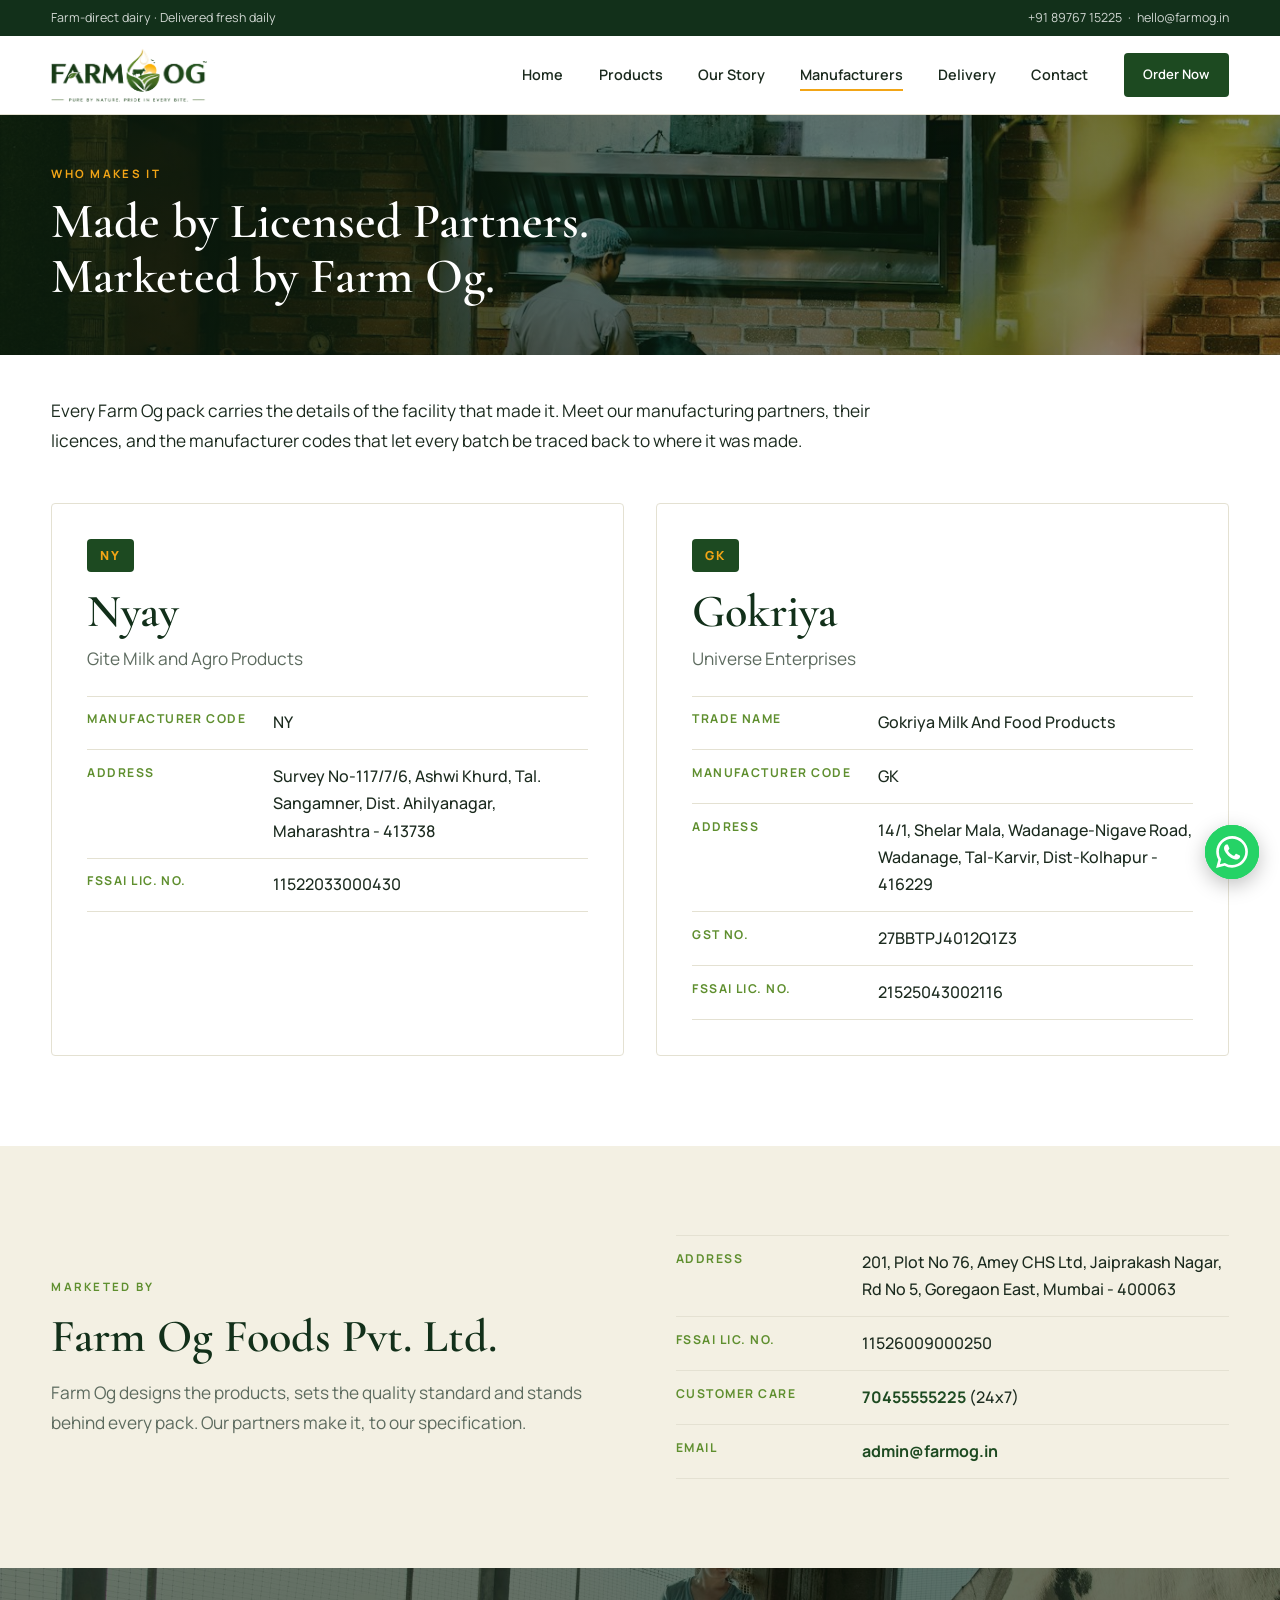
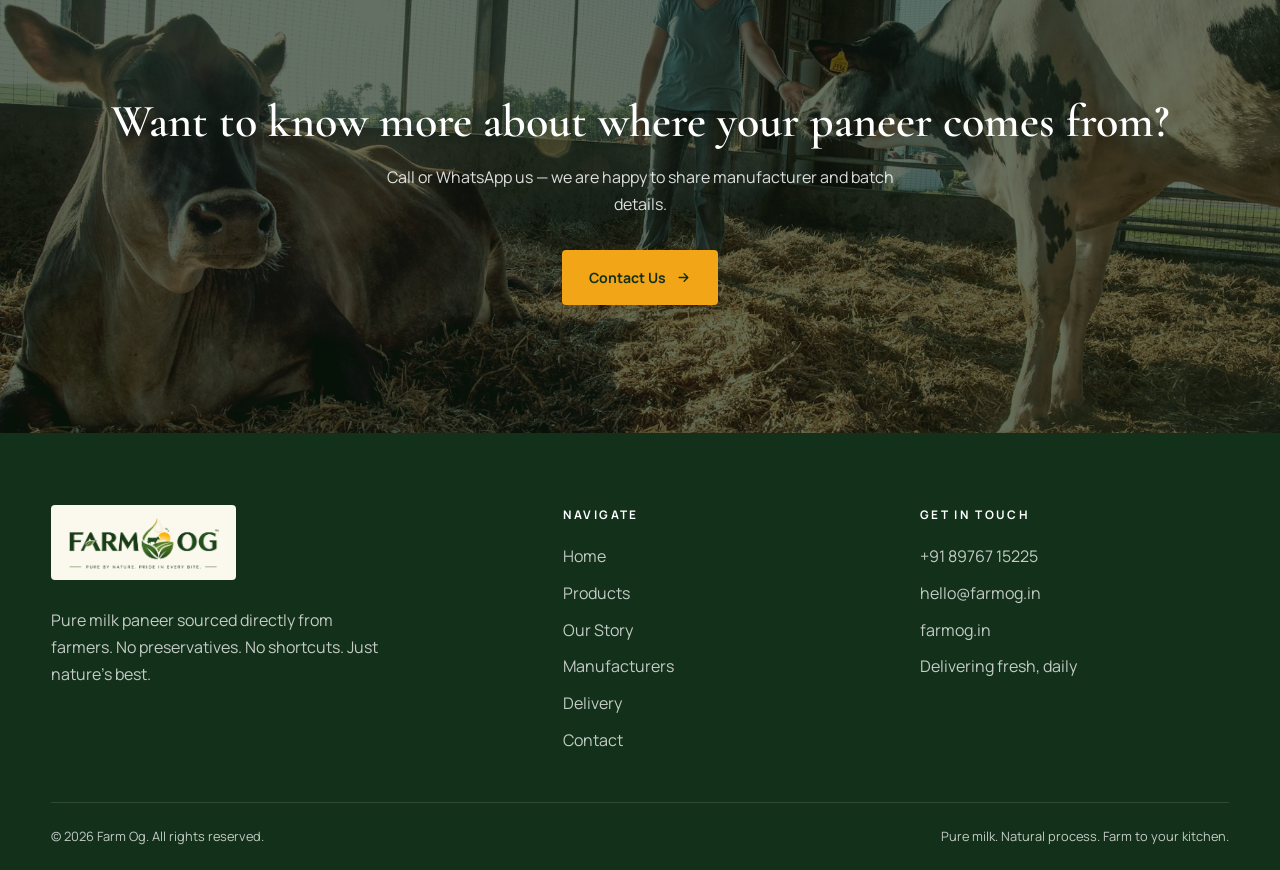
==== manufacturers.html @ e25dd19c "Farm Og website: initial commit" ====
<!DOCTYPE html>
<html lang="en"><head>
<meta charset="utf-8"><meta name="viewport" content="width=device-width,initial-scale=1">
<title>Our Manufacturers — Farm Og</title><meta name="description" content="Licensed partner manufacturers, FSSAI licences and manufacturer codes behind every Farm Og pack.">
<link rel="canonical" href="https://farmog.in/manufacturers.html">
<meta name="robots" content="index,follow,max-image-preview:large">
<meta name="theme-color" content="#12301a">
<meta name="geo.region" content="IN"><meta name="author" content="Farm Og">
<meta property="og:type" content="website"><meta property="og:site_name" content="Farm Og">
<meta property="og:locale" content="en_IN"><meta property="og:title" content="Our Manufacturers — Farm Og">
<meta property="og:description" content="Licensed partner manufacturers, FSSAI licences and manufacturer codes behind every Farm Og pack."><meta property="og:url" content="https://farmog.in/manufacturers.html">
<meta property="og:image" content="https://farmog.in/assets/og-image.jpg"><meta property="og:image:width" content="1200"><meta property="og:image:height" content="630">
<meta property="og:image:alt" content="Farm Og — farm-direct paneer and dairy">
<meta name="twitter:card" content="summary_large_image"><meta name="twitter:title" content="Our Manufacturers — Farm Og">
<meta name="twitter:description" content="Licensed partner manufacturers, FSSAI licences and manufacturer codes behind every Farm Og pack."><meta name="twitter:image" content="https://farmog.in/assets/og-image.jpg">
<link rel="icon" href="assets/emblem.png"><link rel="apple-touch-icon" href="assets/emblem.png">

<link rel="preconnect" href="https://fonts.googleapis.com"><link rel="preconnect" href="https://fonts.gstatic.com" crossorigin>
<link href="https://fonts.googleapis.com/css2?family=Cormorant+Garamond:ital,wght@0,500;0,600;0,700;1,500;1,600&family=Manrope:wght@400;500;600;700;800&display=swap" rel="stylesheet">
<link rel="stylesheet" href="css/style.css">
</head><body>
<div class="topbar"><div class="wrap"><span>Farm-direct dairy · Delivered fresh daily</span><span><a href="tel:+918976715225">+91 89767 15225</a> &nbsp;·&nbsp; <a href="mailto:hello@farmog.in">hello@farmog.in</a></span></div></div>
<header class="nav"><div class="wrap">
 <a href="index.html" class="logo"><img src="assets/logo.png" alt="Farm Og"></a>
 <button class="burger" aria-label="Menu"><span></span><span></span><span></span></button>
 <ul class="menu"><li><a href="index.html" class="">Home</a></li><li><a href="products.html" class="">Products</a></li><li><a href="story.html" class="">Our Story</a></li><li><a href="manufacturers.html" class="active">Manufacturers</a></li><li><a href="delivery.html" class="">Delivery</a></li><li><a href="contact.html" class="">Contact</a></li><li><a href="contact.html" class="btn sm">Order Now</a></li></ul>
</div></header>
<section class="page-head" style="background-image:url(img/chef.jpg);background-position:center 40%">
<div class="wrap"><span class="eyebrow">Who Makes It</span><h1>Made by Licensed Partners. Marketed by Farm Og.</h1></div></section>
<section class="intro"><div class="wrap"><p class="lead">Every Farm Og pack carries the details of the facility that made it. Meet our manufacturing partners, their licences, and the manufacturer codes that let every batch be traced back to where it was made.</p></div></section>
<section><div class="wrap mgrid"><div class="mcard rv d0"><span class="code">NY</span><h2>Nyay</h2><p class="lead" style="margin:.4rem 0 1.4rem">Gite Milk and Agro Products</p><dl class="spec"><div><dt>Manufacturer code</dt><dd>NY</dd></div><div><dt>Address</dt><dd>Survey No-117/7/6, Ashwi Khurd, Tal. Sangamner, Dist. Ahilyanagar, Maharashtra - 413738</dd></div><div><dt>FSSAI Lic. No.</dt><dd>11522033000430</dd></div></dl></div><div class="mcard rv d1"><span class="code">GK</span><h2>Gokriya</h2><p class="lead" style="margin:.4rem 0 1.4rem">Universe Enterprises</p><dl class="spec"><div><dt>Trade name</dt><dd>Gokriya Milk And Food Products</dd></div><div><dt>Manufacturer code</dt><dd>GK</dd></div><div><dt>Address</dt><dd>14/1, Shelar Mala, Wadanage-Nigave Road, Wadanage, Tal-Karvir, Dist-Kolhapur - 416229</dd></div><div><dt>GST No.</dt><dd>27BBTPJ4012Q1Z3</dd></div><div><dt>FSSAI Lic. No.</dt><dd>21525043002116</dd></div></dl></div></div></section>

<section class="tint"><div class="wrap split">
 <div class="rv"><span class="eyebrow">Marketed By</span><h2>Farm Og Foods Pvt. Ltd.</h2>
  <p class="lead" style="margin-top:1rem">Farm Og designs the products, sets the quality standard and stands behind every pack. Our partners make it, to our specification.</p></div>
 <div class="rv d1"><dl class="spec"><div><dt>Address</dt><dd>201, Plot No 76, Amey CHS Ltd, Jaiprakash Nagar, Rd No 5, Goregaon East, Mumbai - 400063</dd></div><div><dt>FSSAI Lic. No.</dt><dd>11526009000250</dd></div><div><dt>Customer care</dt><dd><a href="tel:+9170455555225">70455555225</a> (24x7)</dd></div><div><dt>Email</dt><dd><a href="mailto:admin@farmog.in">admin@farmog.in</a></dd></div></dl></div>
</div></section>

<section class="band" style="background-image:url(img/cta-farm.jpg)"><div class="wrap rv">
<h2>Want to know more about where your paneer comes from?</h2><p>Call or WhatsApp us — we are happy to share manufacturer and batch details.</p><a href="contact.html" class="btn gold">Contact Us <svg viewBox="0 0 24 24" fill="none" stroke="currentColor" stroke-width="2.2" stroke-linecap="round" stroke-linejoin="round"><path d="M5 12h14M13 6l6 6-6 6"/></svg></a></div></section>
<footer><div class="wrap">
 <div class="fgrid">
  <div><a href="index.html" class="flogo"><img src="assets/logo.png" alt="Farm Og"></a>
   <p style="max-width:34ch">Pure milk paneer sourced directly from farmers. No preservatives. No shortcuts. Just nature's best.</p></div>
  <div><h4>Navigate</h4><ul><li><a href="index.html">Home</a></li><li><a href="products.html">Products</a></li><li><a href="story.html">Our Story</a></li><li><a href="manufacturers.html">Manufacturers</a></li><li><a href="delivery.html">Delivery</a></li><li><a href="contact.html">Contact</a></li></ul></div>
  <div><h4>Get in touch</h4><ul>
   <li><a href="tel:+918976715225">+91 89767 15225</a></li>
   <li><a href="mailto:hello@farmog.in">hello@farmog.in</a></li>
   <li>farmog.in</li><li>Delivering fresh, daily</li></ul></div>
 </div>
 <div class="fbot"><span>© 2026 Farm Og. All rights reserved.</span><span>Pure milk. Natural process. Farm to your kitchen.</span></div>
</div></footer>
<a class="wa" href="https://wa.me/918976715225" target="_blank" rel="noopener" aria-label="WhatsApp"><svg viewBox="0 0 24 24"><path d="M17.472 14.382c-.297-.149-1.758-.867-2.03-.967-.273-.099-.471-.148-.67.15-.197.297-.767.966-.94 1.164-.173.199-.347.223-.644.075-.297-.15-1.255-.463-2.39-1.475-.883-.788-1.48-1.761-1.653-2.059-.173-.297-.018-.458.13-.606.134-.133.298-.347.446-.52.149-.174.198-.298.298-.497.099-.198.05-.371-.025-.52-.075-.149-.669-1.612-.916-2.207-.242-.579-.487-.5-.669-.51-.173-.008-.371-.01-.57-.01-.198 0-.52.074-.792.372-.272.297-1.04 1.016-1.04 2.479 0 1.462 1.065 2.875 1.213 3.074.149.198 2.096 3.2 5.077 4.487.709.306 1.262.489 1.694.625.712.227 1.36.195 1.871.118.571-.085 1.758-.719 2.006-1.413.248-.694.248-1.289.173-1.413-.074-.124-.272-.198-.57-.347m-5.421 7.403h-.004a9.87 9.87 0 01-5.031-1.378l-.361-.214-3.741.982.998-3.648-.235-.374a9.86 9.86 0 01-1.51-5.26c.001-5.45 4.436-9.884 9.888-9.884 2.64 0 5.122 1.03 6.988 2.898a9.825 9.825 0 012.893 6.994c-.003 5.45-4.437 9.884-9.885 9.884m8.413-18.297A11.815 11.815 0 0012.05 0C5.495 0 .16 5.335.157 11.892c0 2.096.547 4.142 1.588 5.945L.057 24l6.305-1.654a11.882 11.882 0 005.683 1.448h.005c6.554 0 11.89-5.335 11.893-11.893a11.821 11.821 0 00-3.48-8.413Z"/></svg></a>
<script src="js/main.js"></script>
<script type="application/ld+json">{"@context":"https://schema.org","@type":"BreadcrumbList","itemListElement":[{"@type":"ListItem","position":1,"name":"Home","item":"https://farmog.in/"},{"@type":"ListItem","position":2,"name":"Manufacturers","item":"https://farmog.in/manufacturers.html"}]}</script><script type="application/ld+json">{"@context":"https://schema.org","@type":"WebPage","@id":"https://farmog.in/manufacturers.html#page","url":"https://farmog.in/manufacturers.html","name":"Our Manufacturers — Farm Og","description":"Licensed partner manufacturers and marketer details for Farm Og dairy.","isPartOf":{"@id":"https://farmog.in/#website"},"about":{"@id":"https://farmog.in/#business"},"inLanguage":"en-IN"}</script><script type="application/ld+json">{"@context":"https://schema.org","@type":"Organization","name":"Gite Milk and Agro Products","identifier":"FSSAI 11522033000430","address":{"@type":"PostalAddress","streetAddress":"Survey No-117/7/6, Ashwi Khurd, Tal. Sangamner","addressRegion":"Maharashtra","postalCode":"413738","addressCountry":"IN"}}</script><script type="application/ld+json">{"@context":"https://schema.org","@type":"Organization","name":"Universe Enterprises","alternateName":"Gokriya Milk And Food Products","taxID":"27BBTPJ4012Q1Z3","identifier":"FSSAI 21525043002116","address":{"@type":"PostalAddress","streetAddress":"14/1, Shelar Mala, Wadanage-Nigave Road, Wadanage, Tal-Karvir","addressLocality":"Kolhapur","addressRegion":"Maharashtra","postalCode":"416229","addressCountry":"IN"}}</script>
</body></html>
---- css/style.css ----
:root{
  --green:#1d4a21;--green-d:#12301a;--leaf:#5f8f2f;--gold:#f2a516;--cream:#fbf8ee;--tint:#f3f0e3;--paper:#fff;
  --ink:#1b2a1e;--mute:#5d6b5f;--line:#e4e1d2;--r:4px;
  --serif:'Cormorant Garamond',Georgia,serif;--sans:'Manrope',system-ui,sans-serif;
}
*{box-sizing:border-box;margin:0;padding:0}
html{scroll-behavior:smooth}
body{font-family:var(--sans);color:var(--ink);background:#fff;line-height:1.7;-webkit-font-smoothing:antialiased;overflow-x:hidden}
img{max-width:100%;display:block}
a{color:inherit;text-decoration:none}
.wrap{width:min(1180px,92%);margin-inline:auto}
h1,h2,h3{font-family:var(--serif);font-weight:600;line-height:1.12;color:var(--green-d)}
h1{font-size:clamp(2.6rem,5.4vw,4.6rem)}
h2{font-size:clamp(2rem,3.6vw,3rem)}
h3{font-size:1.45rem}
.eyebrow{display:block;font-size:.72rem;font-weight:700;letter-spacing:.2em;text-transform:uppercase;color:var(--leaf);margin-bottom:.9rem}
.lead{font-size:1.08rem;color:var(--mute);max-width:60ch}
.center{text-align:center}
section{padding:clamp(3.5rem,7vw,6rem) 0}
.tint{background:var(--tint)}

/* top bar + nav */
.topbar{background:var(--green-d);color:rgba(255,255,255,.8);font-size:.78rem;padding:.45rem 0}
.topbar .wrap{display:flex;justify-content:space-between;gap:1rem;flex-wrap:wrap}
.topbar a:hover{color:var(--gold)}
.nav{position:sticky;top:0;z-index:50;background:#fff;border-bottom:1px solid var(--line)}
.nav .wrap{display:flex;align-items:center;justify-content:space-between;height:78px}
.nav .logo img{height:54px;width:auto}
.menu{display:flex;align-items:center;gap:2.2rem;list-style:none}
.menu a{font-size:.9rem;font-weight:600;color:var(--ink);padding:.3rem 0;border-bottom:2px solid transparent;transition:.2s}
.menu a:not(.btn):hover,.menu a.active{border-color:var(--gold)}
.burger{display:none;background:none;border:0;width:32px;height:24px;position:relative;cursor:pointer}
.burger span{position:absolute;left:0;width:100%;height:2px;background:var(--green-d);transition:.3s}
.burger span:nth-child(1){top:2px}.burger span:nth-child(2){top:11px}.burger span:nth-child(3){top:20px}
.burger.open span:nth-child(1){top:11px;transform:rotate(45deg)}.burger.open span:nth-child(2){opacity:0}.burger.open span:nth-child(3){top:11px;transform:rotate(-45deg)}

.btn{display:inline-flex;align-items:center;gap:.6rem;padding:.85rem 1.6rem;border-radius:var(--r);font-weight:700;font-size:.88rem;border:2px solid var(--green);background:var(--green);color:#fff!important;cursor:pointer;transition:background .25s,border-color .25s;font-family:var(--sans)}
.btn:hover{background:var(--green-d);border-color:var(--green-d)}
.btn.sm{padding:.55rem 1.1rem;font-size:.82rem}
.btn.gold{background:var(--gold);border-color:var(--gold);color:var(--green-d)!important}
.btn.gold:hover{background:#ffb932;border-color:#ffb932}
.btn.line{background:transparent;border-color:rgba(255,255,255,.7)}
.btn.line:hover{background:#fff;color:var(--green-d)!important;border-color:#fff}
.btn svg{width:15px;height:15px}

/* hero slider */
.hero{position:relative;height:clamp(520px,80vh,760px);color:#fff;overflow:hidden;display:flex;align-items:center;padding:0;background:var(--green-d)}
.slides,.slide{position:absolute;inset:0}
.slide{background-size:cover;opacity:0;transition:opacity 1.4s ease;transform:scale(1.04)}
.slide.on{opacity:1;animation:zoom 9s ease-out forwards}
@keyframes zoom{to{transform:scale(1.12)}}
.shade{position:absolute;inset:0;background:linear-gradient(90deg,rgba(10,28,14,.82) 0%,rgba(10,28,14,.55) 45%,rgba(10,28,14,.1) 100%)}
.hero-in{position:relative}
.hero h1{color:#fff;max-width:14ch}
.hero h1 em{color:var(--gold);font-style:italic}
.hero .eyebrow{color:var(--gold)}
.hero .lead{color:rgba(255,255,255,.88);margin:1.4rem 0 2rem;max-width:52ch}
.hero .cta{display:flex;gap:1rem;flex-wrap:wrap}
.dots{position:absolute;bottom:1.6rem;left:50%;transform:translateX(-50%);display:flex;gap:.6rem}
.dots button{width:34px;height:3px;border:0;background:rgba(255,255,255,.4);cursor:pointer;padding:0}
.dots button.on{background:var(--gold)}

/* facts strip */
.facts{background:var(--green);color:#fff}
.facts .wrap{display:grid;grid-template-columns:repeat(4,1fr)}
.facts .wrap>div{padding:1.6rem 1.4rem;border-left:1px solid rgba(255,255,255,.14)}
.facts .wrap>div:first-child{border-left:0}
.facts b{display:block;font-family:var(--serif);font-size:1.5rem;font-weight:600}
.facts span{font-size:.8rem;color:rgba(255,255,255,.72)}

/* page head */
.page-head{background-color:var(--green-d);background-size:cover;height:240px;display:flex;align-items:center;color:#fff;position:relative}
.page-head::before{content:"";position:absolute;inset:0;background:linear-gradient(90deg,rgba(10,28,14,.85),rgba(10,28,14,.45))}
.page-head .wrap{position:relative}
.page-head h1{color:#fff;max-width:24ch;font-size:clamp(2rem,4.2vw,3.1rem)}
.page-head .eyebrow{color:var(--gold);margin-bottom:.6rem}
.page-head p{color:rgba(255,255,255,.85);max-width:58ch;margin-top:1.2rem;font-size:1.08rem}

/* layout bits */
.head{max-width:720px;margin-bottom:2.8rem}
.head.center{margin-inline:auto;text-align:center}
.head h2{margin-bottom:.8rem}
.grid{display:grid;gap:2rem}
.g3{grid-template-columns:repeat(3,1fr)}
.ph img{width:100%;aspect-ratio:4/3;object-fit:cover;border-radius:var(--r);margin-bottom:1.2rem}
.ph h3{margin-bottom:.5rem}
.ph p{color:var(--mute);font-size:.96rem}
.split{display:grid;grid-template-columns:1fr 1fr;gap:4.5rem;align-items:center}
.split.rev>:first-child{order:2}
.pic img{width:100%;height:100%;min-height:340px;max-height:560px;object-fit:cover;border-radius:var(--r)}
.ticks{list-style:none;margin:1.4rem 0 1.8rem;display:grid;gap:.7rem}
.ticks li{display:flex;gap:.8rem;align-items:flex-start;font-weight:500}
.ticks li::before{content:"";flex:none;margin-top:.55rem;width:14px;height:2px;background:var(--gold)}
.rows{display:grid;gap:1.6rem}
.rows>div{display:grid;grid-template-columns:64px 1fr;gap:1rem;padding-top:1.4rem;border-top:1px solid var(--line)}
.rows>div:first-child{padding-top:0;border-top:0}
.rows.two{grid-template-columns:1fr 1fr;gap:2.4rem 4rem}
.rows.two>div:nth-child(2){padding-top:0;border-top:0}
.rows b{font-family:var(--serif);font-size:2.2rem;line-height:1;color:var(--gold)}
.rows b.time{font-size:1.25rem;line-height:1.3;color:var(--green)}
.rows h3{font-size:1.3rem;margin-bottom:.4rem}
.rows p{color:var(--mute);font-size:.95rem}
.sig{margin-top:1.8rem;font-family:var(--serif);font-size:1.6rem;font-style:italic;color:var(--green)}
.cols{display:grid;grid-template-columns:repeat(3,1fr);gap:2.4rem}
.cols .col{border-top:2px solid var(--gold);padding-top:1.2rem}
.cols .col h3{margin-bottom:.5rem;font-size:1.35rem}
.cols .col p{color:var(--mute);font-size:.95rem}
.tint .cols:has(>.col:nth-child(4)){grid-template-columns:repeat(4,1fr)}

/* product photo grid (home) */
.pgrid{display:grid;grid-template-columns:repeat(3,1fr);gap:1.4rem}
.pcard{position:relative;display:block;overflow:hidden;border-radius:var(--r);aspect-ratio:4/3;background:var(--green-d)}
.pcard img{width:100%;height:100%;object-fit:cover;transition:transform .7s ease}
.pcard::after{content:"";position:absolute;inset:0;background:linear-gradient(0deg,rgba(10,28,14,.75),transparent 55%)}
.pcard span{position:absolute;left:1.2rem;bottom:1rem;z-index:1;color:#fff;font-family:var(--serif);font-size:1.6rem;font-weight:600}
.pcard:hover img{transform:scale(1.06)}

/* product rows */
.prods{padding:0}
.prow{padding-block:clamp(3rem,6vw,5rem)}
.prods .prow:nth-child(even){position:relative}
.prods .prow+.prow{border-top:1px solid var(--line)}
.best{font-size:.9rem;color:var(--green);margin-bottom:1.5rem}

/* quote + CTA bands (photo) */
.quote-band,.band{background-size:cover;background-position:center;position:relative;color:#fff;text-align:center;padding:clamp(5rem,10vw,8rem) 0}
.quote-band::before,.band::before{content:"";position:absolute;inset:0;background:rgba(10,28,14,.62)}
.quote-band .wrap,.band .wrap{position:relative}
.quote-band blockquote{font-family:var(--serif);font-size:clamp(1.7rem,3.4vw,2.7rem);line-height:1.25;font-style:italic;max-width:860px;margin:auto}
.quote-band cite{display:block;margin-top:1.4rem;font-style:normal;font-size:.76rem;letter-spacing:.2em;font-weight:700;color:var(--gold);text-transform:uppercase}
.band h2{color:#fff;margin-bottom:1rem}
.band p{color:rgba(255,255,255,.85);max-width:56ch;margin:0 auto 2rem}

/* delivery */
.zones{display:grid;grid-template-columns:repeat(4,1fr);gap:2rem}
.zone{border-top:2px solid var(--gold);padding-top:1rem}
.zone>span{font-size:.7rem;letter-spacing:.2em;font-weight:700;color:var(--leaf);text-transform:uppercase}
.zone h3{margin:.2rem 0 .8rem}
.zone ul{list-style:none;display:grid;gap:.3rem;color:var(--mute);font-size:.94rem}
.minbox{display:grid;grid-template-columns:1fr 1fr;gap:1.4rem}
.minbox div{background:var(--tint);border-radius:var(--r);padding:1.6rem;color:var(--mute);font-size:.92rem}
.minbox b{display:block;font-family:var(--serif);font-size:2.4rem;color:var(--green)}

/* contact */
.contact{display:grid;grid-template-columns:1.2fr .8fr;gap:2.4rem;align-items:start}
form{background:#fff;border:1px solid var(--line);border-radius:var(--r);padding:2.4rem}
.row{display:grid;grid-template-columns:1fr 1fr;gap:1.2rem}
.f{margin-bottom:1.2rem}
.f label{display:block;font-size:.78rem;font-weight:700;margin-bottom:.4rem;color:var(--green-d)}
.f input,.f select,.f textarea{width:100%;padding:.85rem 1rem;border:1px solid #cfccbb;border-radius:var(--r);font:inherit;background:#fff;transition:.2s}
.f input:focus,.f select:focus,.f textarea:focus{outline:0;border-color:var(--leaf);box-shadow:0 0 0 3px rgba(95,143,47,.15)}
.f textarea{min-height:130px;resize:vertical}
.info{background:var(--green-d);color:#fff;border-radius:var(--r);padding:2.4rem}
.info h3{color:#fff;margin-bottom:.6rem}
.info p{color:rgba(255,255,255,.78);font-size:.95rem}
.info ul{list-style:none;margin:1.6rem 0;display:grid;gap:1rem}
.info li{display:flex;gap:1rem;align-items:center}
.info li i{flex:none;width:40px;height:40px;border-radius:50%;border:1px solid rgba(255,255,255,.25);display:grid;place-items:center;color:var(--gold)}
.info li i svg{width:18px}
.info li small{display:block;color:rgba(255,255,255,.6);font-size:.72rem}
.info li a,.info li b{font-weight:700;font-size:1rem}
.note{font-size:.85rem;color:var(--mute)}
.ok{display:none;margin-top:1rem;color:var(--green);font-weight:700}

/* footer */
footer{background:var(--green-d);color:rgba(255,255,255,.75);padding:4.5rem 0 0}
.fgrid{display:grid;grid-template-columns:1.5fr 1fr 1fr;gap:3rem;padding-bottom:3rem}
.flogo{background:var(--cream);border-radius:var(--r);padding:.7rem 1.1rem;display:inline-block;margin-bottom:1.2rem}
.flogo img{height:52px}
footer h4{color:#fff;font-size:.74rem;letter-spacing:.2em;text-transform:uppercase;margin-bottom:1.1rem;font-weight:700}
footer ul{list-style:none;display:grid;gap:.6rem}
footer a:hover{color:var(--gold)}
.fbot{border-top:1px solid rgba(255,255,255,.12);padding:1.4rem 0;display:flex;justify-content:space-between;gap:1rem;font-size:.8rem;flex-wrap:wrap}

.wa{position:fixed;right:1.3rem;bottom:1.3rem;z-index:40;width:54px;height:54px;border-radius:50%;background:#25d366;display:grid;place-items:center;box-shadow:0 6px 20px rgba(0,0,0,.25)}
.wa svg{width:32px;fill:#fff;position:relative}
.wa{transition:transform .3s}
.wa:hover{transform:scale(1.1)}
.wa::before,.wa::after{content:"";position:absolute;inset:0;border-radius:50%;border:2px solid #25d366;animation:pulse 2.2s infinite}
.wa::after{animation-delay:1.1s}
@keyframes pulse{to{transform:scale(1.6);opacity:0}}

/* reveal */
.rv{opacity:0;transform:translateY(18px);transition:opacity .8s ease,transform .8s ease}
.rv.in{opacity:1;transform:none}
.rv.d1{transition-delay:.1s}.rv.d2{transition-delay:.2s}

@media(max-width:960px){
 .split,.contact{grid-template-columns:1fr;gap:2rem}
 .split.rev>:first-child{order:0}
 .g3,.cols,.zones,.pgrid,.tint .cols:has(>.col:nth-child(4)){grid-template-columns:1fr 1fr}
 .rows.two{grid-template-columns:1fr}
 .facts .wrap{grid-template-columns:1fr 1fr}.facts .wrap>div:nth-child(3){border-left:0}
 .fgrid{grid-template-columns:1fr 1fr}
 .burger{display:block}
 .menu{position:fixed;inset:0 0 0 30%;background:#fff;flex-direction:column;justify-content:center;gap:1.8rem;transform:translateX(100%);transition:.35s;box-shadow:-20px 0 60px rgba(0,0,0,.15)}
 .menu.open{transform:none}.menu a{font-size:1.15rem}
 .quote-band,.band{background-attachment:scroll}
 .topbar .wrap>span:first-child{display:none}
}
@media(max-width:620px){
 .g3,.cols,.zones,.pgrid,.row,.minbox,.fgrid,.tint .cols:has(>.col:nth-child(4)){grid-template-columns:1fr}
 .hero{height:auto;min-height:560px;padding:4rem 0 5rem}
 .shade{background:rgba(10,28,14,.65)}
}
@media(prefers-reduced-motion:reduce){*{animation:none!important;transition:none!important}.rv{opacity:1;transform:none}}

/* manufacturers */
.mfgs{padding:0}
.mrow{padding-block:clamp(3rem,6vw,5rem)}
.mfgs .mrow+.mrow{border-top:1px solid var(--line)}
.mrow .pic img{object-position:top;max-height:620px}
.code{display:inline-block;background:var(--green);color:var(--gold);font-weight:800;font-size:.78rem;letter-spacing:.16em;padding:.35rem .8rem;border-radius:var(--r);margin-bottom:.9rem}
.spec{display:grid;gap:0}
.spec>div{display:grid;grid-template-columns:170px 1fr;gap:1rem;padding:.8rem 0;border-top:1px solid var(--line)}
.spec>div:last-child{border-bottom:1px solid var(--line)}
.spec dt{font-size:.76rem;font-weight:700;letter-spacing:.12em;text-transform:uppercase;color:var(--leaf)}
.spec dd{font-weight:500}
.spec a{color:var(--green);font-weight:700}
.packs figure img{width:100%;border-radius:var(--r);border:1px solid var(--line)}
.packs figcaption{margin-top:.8rem;text-align:center;font-family:var(--serif);font-size:1.3rem;color:var(--green-d)}
@media(max-width:620px){.spec>div{grid-template-columns:1fr;gap:.2rem}}
.page-head.plain,.band.plain{background:var(--green-d)}
.page-head.plain::before,.band.plain::before{background:none}
.mrow{align-items:start}

.intro{padding:2.6rem 0 0}
.intro .lead{max-width:78ch;color:var(--ink)}
.intro+section{padding-top:clamp(2rem,4vw,3rem)}
.mgrid{display:grid;grid-template-columns:1fr 1fr;gap:2rem}
.mcard{border:1px solid var(--line);border-radius:var(--r);padding:2.2rem;background:#fff}
@media(max-width:960px){.mgrid{grid-template-columns:1fr}}
@media(max-width:620px){.page-head{height:260px}}
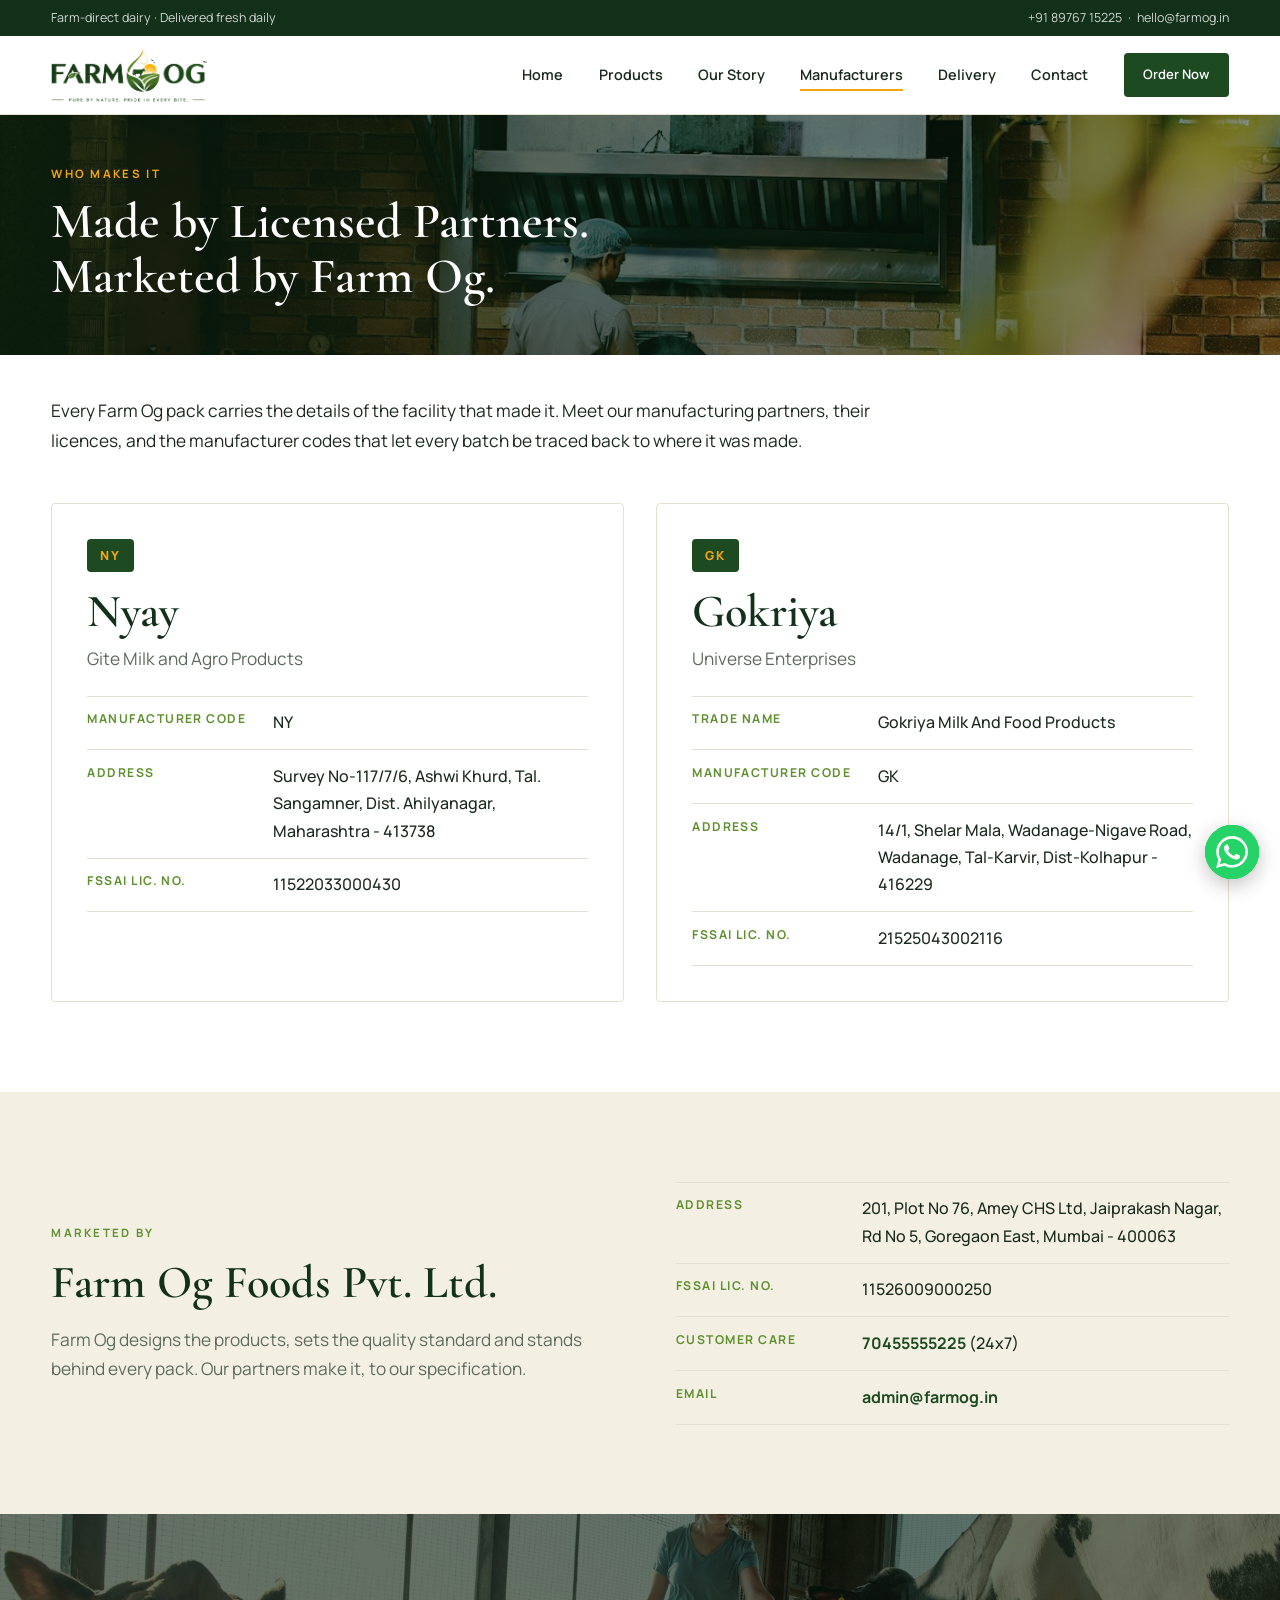
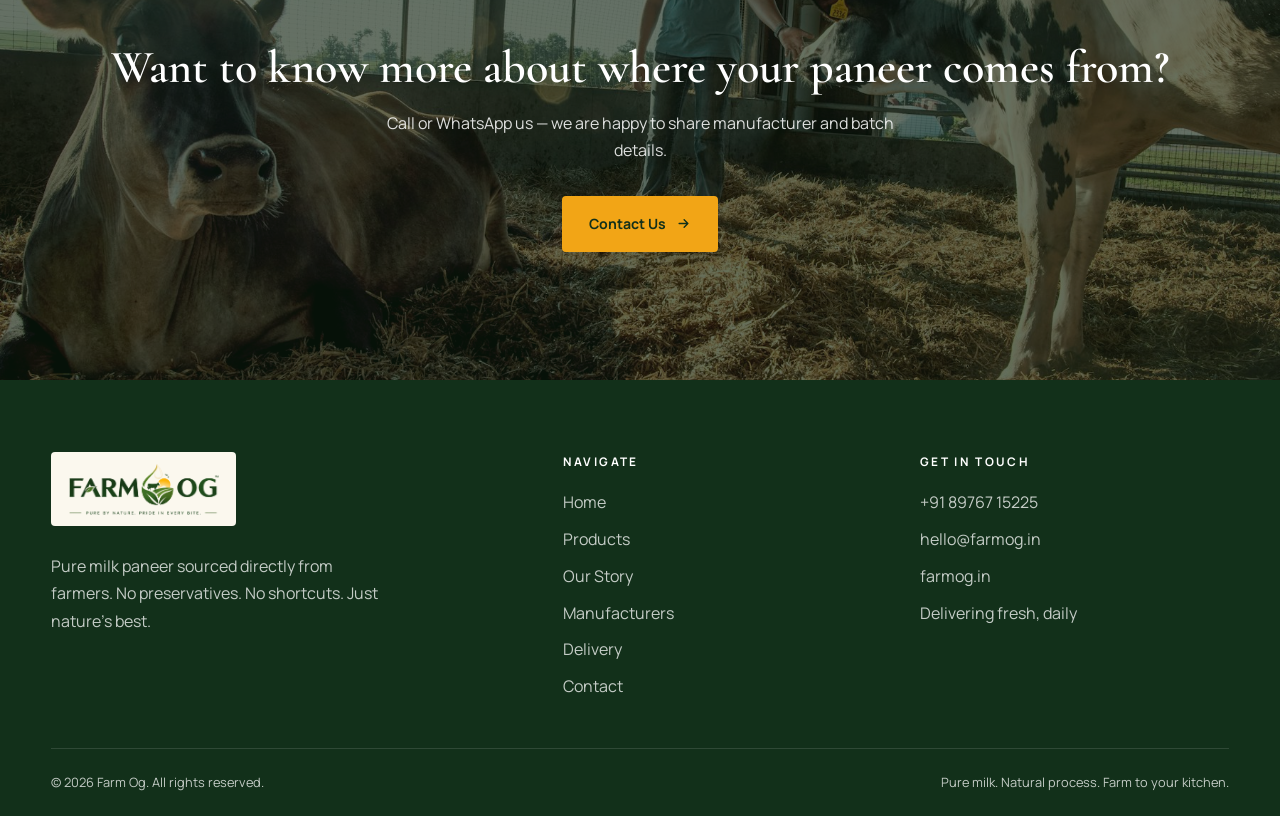
==== commit 2b20a6bd: "Remove GST from Gokriya; add manufacturers QR" ====
--- a/manufacturers.html
+++ b/manufacturers.html
@@ -28,7 +28,7 @@
 <section class="page-head" style="background-image:url(img/chef.jpg);background-position:center 40%">
 <div class="wrap"><span class="eyebrow">Who Makes It</span><h1>Made by Licensed Partners. Marketed by Farm Og.</h1></div></section>
 <section class="intro"><div class="wrap"><p class="lead">Every Farm Og pack carries the details of the facility that made it. Meet our manufacturing partners, their licences, and the manufacturer codes that let every batch be traced back to where it was made.</p></div></section>
-<section><div class="wrap mgrid"><div class="mcard rv d0"><span class="code">NY</span><h2>Nyay</h2><p class="lead" style="margin:.4rem 0 1.4rem">Gite Milk and Agro Products</p><dl class="spec"><div><dt>Manufacturer code</dt><dd>NY</dd></div><div><dt>Address</dt><dd>Survey No-117/7/6, Ashwi Khurd, Tal. Sangamner, Dist. Ahilyanagar, Maharashtra - 413738</dd></div><div><dt>FSSAI Lic. No.</dt><dd>11522033000430</dd></div></dl></div><div class="mcard rv d1"><span class="code">GK</span><h2>Gokriya</h2><p class="lead" style="margin:.4rem 0 1.4rem">Universe Enterprises</p><dl class="spec"><div><dt>Trade name</dt><dd>Gokriya Milk And Food Products</dd></div><div><dt>Manufacturer code</dt><dd>GK</dd></div><div><dt>Address</dt><dd>14/1, Shelar Mala, Wadanage-Nigave Road, Wadanage, Tal-Karvir, Dist-Kolhapur - 416229</dd></div><div><dt>GST No.</dt><dd>27BBTPJ4012Q1Z3</dd></div><div><dt>FSSAI Lic. No.</dt><dd>21525043002116</dd></div></dl></div></div></section>
+<section><div class="wrap mgrid"><div class="mcard rv d0"><span class="code">NY</span><h2>Nyay</h2><p class="lead" style="margin:.4rem 0 1.4rem">Gite Milk and Agro Products</p><dl class="spec"><div><dt>Manufacturer code</dt><dd>NY</dd></div><div><dt>Address</dt><dd>Survey No-117/7/6, Ashwi Khurd, Tal. Sangamner, Dist. Ahilyanagar, Maharashtra - 413738</dd></div><div><dt>FSSAI Lic. No.</dt><dd>11522033000430</dd></div></dl></div><div class="mcard rv d1"><span class="code">GK</span><h2>Gokriya</h2><p class="lead" style="margin:.4rem 0 1.4rem">Universe Enterprises</p><dl class="spec"><div><dt>Trade name</dt><dd>Gokriya Milk And Food Products</dd></div><div><dt>Manufacturer code</dt><dd>GK</dd></div><div><dt>Address</dt><dd>14/1, Shelar Mala, Wadanage-Nigave Road, Wadanage, Tal-Karvir, Dist-Kolhapur - 416229</dd></div><div><dt>FSSAI Lic. No.</dt><dd>21525043002116</dd></div></dl></div></div></section>
 
 <section class="tint"><div class="wrap split">
  <div class="rv"><span class="eyebrow">Marketed By</span><h2>Farm Og Foods Pvt. Ltd.</h2>
@@ -52,5 +52,5 @@
 </div></footer>
 <a class="wa" href="https://wa.me/918976715225" target="_blank" rel="noopener" aria-label="WhatsApp"><svg viewBox="0 0 24 24"><path d="M17.472 14.382c-.297-.149-1.758-.867-2.03-.967-.273-.099-.471-.148-.67.15-.197.297-.767.966-.94 1.164-.173.199-.347.223-.644.075-.297-.15-1.255-.463-2.39-1.475-.883-.788-1.48-1.761-1.653-2.059-.173-.297-.018-.458.13-.606.134-.133.298-.347.446-.52.149-.174.198-.298.298-.497.099-.198.05-.371-.025-.52-.075-.149-.669-1.612-.916-2.207-.242-.579-.487-.5-.669-.51-.173-.008-.371-.01-.57-.01-.198 0-.52.074-.792.372-.272.297-1.04 1.016-1.04 2.479 0 1.462 1.065 2.875 1.213 3.074.149.198 2.096 3.2 5.077 4.487.709.306 1.262.489 1.694.625.712.227 1.36.195 1.871.118.571-.085 1.758-.719 2.006-1.413.248-.694.248-1.289.173-1.413-.074-.124-.272-.198-.57-.347m-5.421 7.403h-.004a9.87 9.87 0 01-5.031-1.378l-.361-.214-3.741.982.998-3.648-.235-.374a9.86 9.86 0 01-1.51-5.26c.001-5.45 4.436-9.884 9.888-9.884 2.64 0 5.122 1.03 6.988 2.898a9.825 9.825 0 012.893 6.994c-.003 5.45-4.437 9.884-9.885 9.884m8.413-18.297A11.815 11.815 0 0012.05 0C5.495 0 .16 5.335.157 11.892c0 2.096.547 4.142 1.588 5.945L.057 24l6.305-1.654a11.882 11.882 0 005.683 1.448h.005c6.554 0 11.89-5.335 11.893-11.893a11.821 11.821 0 00-3.48-8.413Z"/></svg></a>
 <script src="js/main.js"></script>
-<script type="application/ld+json">{"@context":"https://schema.org","@type":"BreadcrumbList","itemListElement":[{"@type":"ListItem","position":1,"name":"Home","item":"https://farmog.in/"},{"@type":"ListItem","position":2,"name":"Manufacturers","item":"https://farmog.in/manufacturers.html"}]}</script><script type="application/ld+json">{"@context":"https://schema.org","@type":"WebPage","@id":"https://farmog.in/manufacturers.html#page","url":"https://farmog.in/manufacturers.html","name":"Our Manufacturers — Farm Og","description":"Licensed partner manufacturers and marketer details for Farm Og dairy.","isPartOf":{"@id":"https://farmog.in/#website"},"about":{"@id":"https://farmog.in/#business"},"inLanguage":"en-IN"}</script><script type="application/ld+json">{"@context":"https://schema.org","@type":"Organization","name":"Gite Milk and Agro Products","identifier":"FSSAI 11522033000430","address":{"@type":"PostalAddress","streetAddress":"Survey No-117/7/6, Ashwi Khurd, Tal. Sangamner","addressRegion":"Maharashtra","postalCode":"413738","addressCountry":"IN"}}</script><script type="application/ld+json">{"@context":"https://schema.org","@type":"Organization","name":"Universe Enterprises","alternateName":"Gokriya Milk And Food Products","taxID":"27BBTPJ4012Q1Z3","identifier":"FSSAI 21525043002116","address":{"@type":"PostalAddress","streetAddress":"14/1, Shelar Mala, Wadanage-Nigave Road, Wadanage, Tal-Karvir","addressLocality":"Kolhapur","addressRegion":"Maharashtra","postalCode":"416229","addressCountry":"IN"}}</script>
+<script type="application/ld+json">{"@context":"https://schema.org","@type":"BreadcrumbList","itemListElement":[{"@type":"ListItem","position":1,"name":"Home","item":"https://farmog.in/"},{"@type":"ListItem","position":2,"name":"Manufacturers","item":"https://farmog.in/manufacturers.html"}]}</script><script type="application/ld+json">{"@context":"https://schema.org","@type":"WebPage","@id":"https://farmog.in/manufacturers.html#page","url":"https://farmog.in/manufacturers.html","name":"Our Manufacturers — Farm Og","description":"Licensed partner manufacturers and marketer details for Farm Og dairy.","isPartOf":{"@id":"https://farmog.in/#website"},"about":{"@id":"https://farmog.in/#business"},"inLanguage":"en-IN"}</script><script type="application/ld+json">{"@context":"https://schema.org","@type":"Organization","name":"Gite Milk and Agro Products","identifier":"FSSAI 11522033000430","address":{"@type":"PostalAddress","streetAddress":"Survey No-117/7/6, Ashwi Khurd, Tal. Sangamner","addressRegion":"Maharashtra","postalCode":"413738","addressCountry":"IN"}}</script><script type="application/ld+json">{"@context":"https://schema.org","@type":"Organization","name":"Universe Enterprises","alternateName":"Gokriya Milk And Food Products","identifier":"FSSAI 21525043002116","address":{"@type":"PostalAddress","streetAddress":"14/1, Shelar Mala, Wadanage-Nigave Road, Wadanage, Tal-Karvir","addressLocality":"Kolhapur","addressRegion":"Maharashtra","postalCode":"416229","addressCountry":"IN"}}</script>
 </body></html>
--- a/css/style.css
+++ b/css/style.css
@@ -231,3 +231,8 @@
 .mcard{border:1px solid var(--line);border-radius:var(--r);padding:2.2rem;background:#fff}
 @media(max-width:960px){.mgrid{grid-template-columns:1fr}}
 @media(max-width:620px){.page-head{height:260px}}
+.hp{position:absolute;left:-9999px;width:1px;height:1px;opacity:0}
+.err{display:none;margin-top:1rem;color:#a12a1f;font-weight:600}
+.err a{text-decoration:underline}
+form{position:relative}
+.btn:disabled{opacity:.7;cursor:wait}
